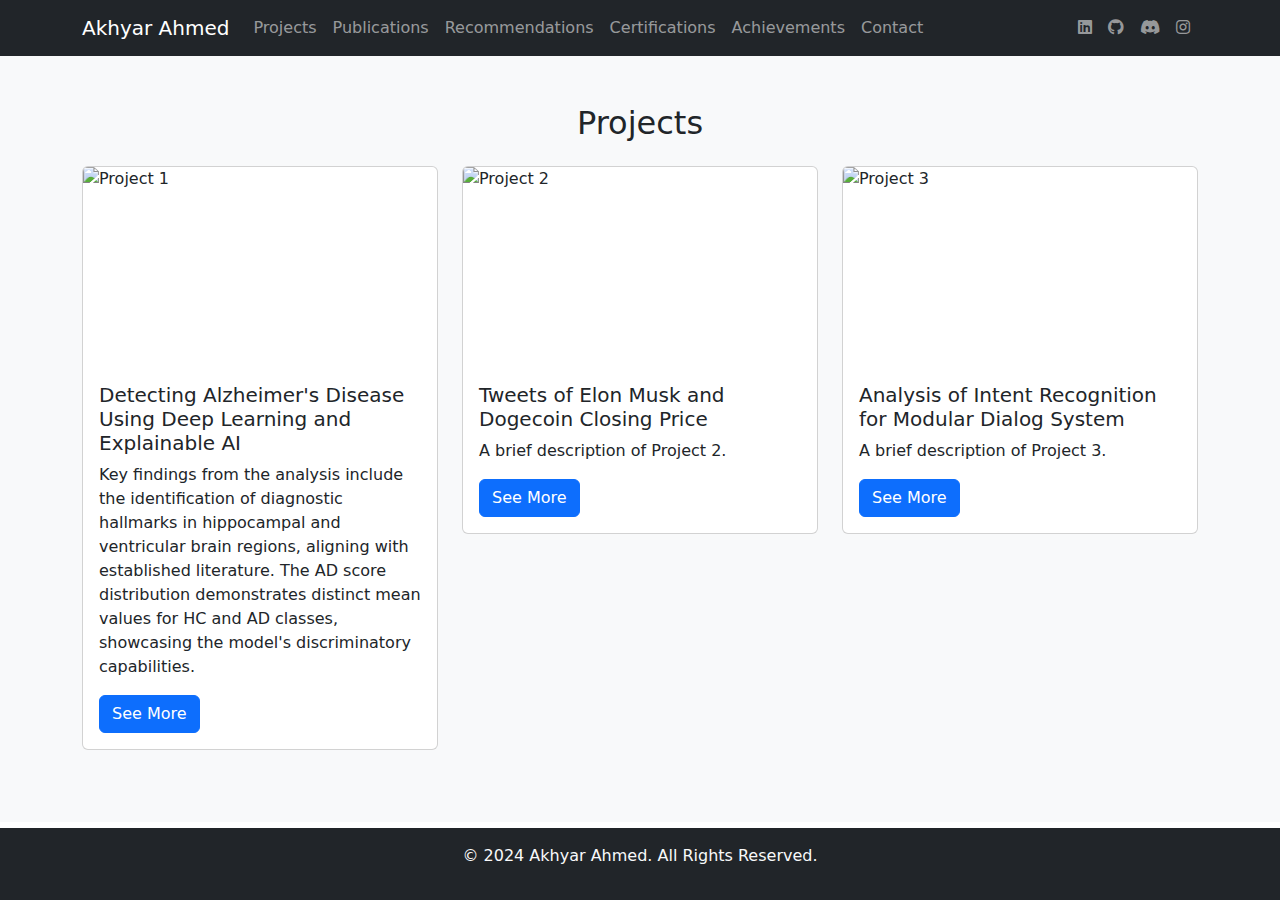
==== projects.html @ 9ef6d5fb "projects:updated" ====
<!DOCTYPE html>
<html lang="en">

<head>
  <meta charset="UTF-8">
  <meta name="viewport" content="width=device-width, initial-scale=1.0">
  <title>Portfolio - Projects</title>
  
  <!-- Bootstrap CSS -->
  <link href="https://cdn.jsdelivr.net/npm/bootstrap@5.3.0/dist/css/bootstrap.min.css" rel="stylesheet">
  
  <!-- Font Awesome Icons -->
  <link rel="stylesheet" href="https://cdnjs.cloudflare.com/ajax/libs/font-awesome/5.15.1/css/all.min.css">
  
  <style>
    body {
      display: flex;
      flex-direction: column;
      min-height: 100vh;
    }

    .content {
      flex: 1;
    }

    .pdf-container {
      max-width: 100%;
      height: 500px; /* Adjust the height as needed */
    }

    .card-img-top {
        height: 200px; /* Adjust the height as needed */
        object-fit:cover; /* This ensures the image covers the entire space without stretching */
    }
  </style>
</head>

<body>

  <!-- Navigation Bar -->
  <nav class="navbar navbar-expand-lg navbar-dark bg-dark">
    <div class="container">
      <a class="navbar-brand" href="index.html">Akhyar Ahmed</a>
      <!-- Toggler button for mobile navigation -->
      <button class="navbar-toggler" type="button" data-bs-toggle="collapse" data-bs-target="#navbarNav"
        aria-controls="navbarNav" aria-expanded="false" aria-label="Toggle navigation">
        <span class="navbar-toggler-icon"></span>
      </button>
      <!-- Navigation Links -->
      <div class="collapse navbar-collapse" id="navbarNav">
        <ul class="navbar-nav ml-auto">
          <!-- Replace "#" with the appropriate section IDs in your actual page -->
          <li class="nav-item"><a class="nav-link" href="projects.html">Projects</a></li>
          <li class="nav-item"><a class="nav-link" href="#publications">Publications</a></li>
          <li class="nav-item"><a class="nav-link" href="#recommendations">Recommendations</a></li>
          <li class="nav-item"><a class="nav-link" href="#certifications">Certifications</a></li>
          <li class="nav-item"><a class="nav-link" href="#achievements">Achievements</a></li>
          <li class="nav-item"><a class="nav-link" href="contact.html">Contact</a></li>
        </ul>
        <!-- Social Media Icons -->
        <ul class="navbar-nav ms-auto">
          <li class="nav-item"><a class="nav-link" href="https://www.linkedin.com/in/ak-ahmed/" target="_blank"><i class="fab fa-linkedin"></i></a></li>
          <li class="nav-item"><a class="nav-link" href="https://github.com/akhyar-ahmed" target="_blank"><i class="fab fa-github"></i></a></li>
          <li class="nav-item"><a class="nav-link" href="https://www.discordapp.com/users/718133096830206014/" target="_blank"><i class="fab fa-discord"></i></a></li>
          <li class="nav-item"><a class="nav-link" href="https://www.instagram.com/_croods_/" target="_blank"><i class="fab fa-instagram"></i></a></li>
        </ul>
      </div>
    </div>
  </nav>

  <div class="content">
    <!-- Projects Section -->
    <section id="projects" class="bg-light py-5">
      <div class="container">
        <h2 class="text-center mb-4">Projects</h2>
        <div class="row">
          <!-- Project 1 -->
          <div class="col-md-4">
            <div class="card mb-4">
              <img src="resources/images/project_1.jpg" class="card-img-top" alt="Project 1">
              <div class="card-body">
                <h5 class="card-title">Detecting Alzheimer's Disease Using Deep Learning and Explainable AI</h5>
                <p class="card-text">Key findings from the analysis include the identification of diagnostic hallmarks in hippocampal and ventricular brain regions, aligning with established literature. The AD score distribution demonstrates distinct mean values for HC and AD classes, showcasing the model's discriminatory capabilities.</p>
                <button class="btn btn-primary" data-bs-toggle="modal" data-bs-target="#project1Modal">See More</button>
              </div>
            </div>
          </div>
          <!-- Project 2 -->
          <div class="col-md-4">
            <div class="card mb-4">
              <img src="resources/images/project_2.jpg" class="card-img-top" alt="Project 2">
              <div class="card-body">
                <h5 class="card-title">Tweets of Elon Musk and Dogecoin Closing Price</h5>
                <p class="card-text">A brief description of Project 2.</p>
                <button class="btn btn-primary" data-bs-toggle="modal" data-bs-target="#project2Modal">See More</button>
              </div>
            </div>
          </div>
          <!-- Project 3 -->
          <div class="col-md-4">
            <div class="card mb-4">
              <img src="resources/images/project_3.jpg" class="card-img-top" alt="Project 3">
              <div class="card-body">
                <h5 class="card-title">Analysis of Intent Recognition for Modular Dialog System</h5>
                <p class="card-text">A brief description of Project 3.</p>
                <button class="btn btn-primary" data-bs-toggle="modal" data-bs-target="#project3Modal">See More</button>
              </div>
            </div>
          </div>
        </div>
      </div>
    </section>
  </div>

  <!-- Project Modals -->
  <!-- Project 1 Modal -->
  <div class="modal fade" id="project1Modal" tabindex="-1" role="dialog" aria-labelledby="project1ModalLabel" aria-hidden="true">
    <div class="modal-dialog modal-lg" role="document">
      <div class="modal-content">
        <div class="modal-header">
            <h5 class="modal-title" id="project1ModalLabel">Predicting Dementia on 3D Brain MRIs</h5>
            <button type="button" class="btn-close" data-bs-dismiss="modal" aria-label="Close"></button>
        </div>
        <div class="modal-body">
            <p>Alzheimer's Disease (AD) is a debilitating neurological condition characterized by progressive cognitive decline and neurodegeneration. Early detection is crucial for timely intervention and treatment. This project focuses on leveraging advanced deep learning methods to analyze 3D brain Magnetic Resonance Images (MRIs) for the detection of AD, Healthy Control (HC), and the intermediate stage of Mild Cognitive Impairment (MCI).</p>

            <p class="align-justify">The methodology involves adapting a sophisticated deep-learning model previously developed for AD classification. Post hoc explanations are incorporated using Layer-wise Relevance Propagation (LRP), enhancing interpretability. The extension of the model to include MCI aims to address the challenge of identifying patients in this critical intermediate stage.</p>
            <p class="align-justify"> Key findings from the analysis include the identification of diagnostic hallmarks in hippocampal and ventricular brain regions, aligning with established literature. The AD score distribution demonstrates distinct mean values for HC and AD classes, showcasing the model's discriminatory capabilities.</p>
            <p class="align-justify">However, the project reveals challenges in multi-class classification, indicating the difficulty distinguishing MCI from HC and AD. The study also suggests future directions, such as incorporating additional risk factors like age to enhance classification accuracy.</p>
            <p class="align-justify">In summary, this project contributes to advancing AD detection using deep learning, providing insights into model performance, interpretability, and potential enhancements for more accurate classification in complex MCI scenarios. The combination of advanced AI techniques and a nuanced understanding of model outputs offers promise for improving clinical decision-making in diagnosing neurodegenerative disorders.</p>
            <button class="btn btn-secondary" id="openPdfButton1">Open PDF</button>
        </div>
        <div class="modal-footer">
            <button type="button" class="btn btn-secondary" data-bs-dismiss="modal">Close</button>
        </div>
      </div>
    </div>
  </div>

  <!-- Project 2 Modal -->
  <div class="modal fade" id="project2Modal" tabindex="-1" role="dialog" aria-labelledby="project2ModalLabel" aria-hidden="true">
    <div class="modal-dialog modal-lg" role="document">
      <div class="modal-content">
        <div class="modal-header">
          <h5 class="modal-title" id="project2ModalLabel">Analysis Between Tweets of Elon Musk and Dogecoin Closing
            Price</h5>
          <button type="button" class="btn-close" data-bs-dismiss="modal" aria-label="Close"></button>
        </div>
        <div class="modal-body">
          <p>Detailed description and additional information about Project 2 go here.</p>
          <button class="btn btn-secondary" id="openPdfButton2">Open PDF</button>
        </div>
        <div class="modal-footer">
          <button type="button" class="btn btn-secondary" data-bs-dismiss="modal">Close</button>
        </div>
      </div>
    </div>
  </div>

  <!-- Project 3 Modal -->
  <div class="modal fade" id="project3Modal" tabindex="-1" role="dialog" aria-labelledby="project3ModalLabel" aria-hidden="true">
    <div class="modal-dialog modal-lg" role="document">
      <div class="modal-content">
        <div class="modal-header">
          <h5 class="modal-title" id="project3ModalLabel">Analysis of Intent Recognition for Modular Dialog
            System</h5>
          <button type="button" class="btn-close" data-bs-dismiss="modal" aria-label="Close"></button>
        </div>
        <div class="modal-body">
          <p>Detailed description and additional information about Project 3 go here.</p>
          <button class="btn btn-secondary" id="openPdfButton3">Open PDF</button>
        </div>
        <div class="modal-footer">
          <button type="button" class="btn btn-secondary" data-bs-dismiss="modal">Close</button>
        </div>
      </div>
    </div>
  </div>

  <!-- Footer Section -->
  <footer class="bg-dark text-light text-center py-3">
    <div class="container">
      <p>&copy; 2024 Akhyar Ahmed. All Rights Reserved.</p>
    </div>
  </footer>

  <!-- Bootstrap JS and Popper.js -->
  <script src="https://cdn.jsdelivr.net/npm/bootstrap@5.3.0/dist/js/bootstrap.bundle.min.js"></script>

  <script>
    // Define the PDF URLs
    const pdfPaths = [
      'resources/pdfs/project_1.pdf',
      'resources/pdfs/project_2.pdf',
      'resources/pdfs/project_3.pdf'
    ];
  
    // Function to open the PDF in an iframe
    function openPdfInIframe(pdfUrl) {
      const iframe = document.createElement('iframe');
      iframe.src = pdfUrl;
      iframe.width = '70%';
      iframe.height = '80%';
      iframe.frameBorder = '0';
  
      // Create a modal overlay
      const modalOverlay = document.createElement('div');
      modalOverlay.style.position = 'fixed';
      modalOverlay.style.top = '0';
      modalOverlay.style.left = '0';
      modalOverlay.style.width = '100%';
      modalOverlay.style.height = '100%';
      modalOverlay.style.backgroundColor = 'rgba(0, 0, 0, 0.5)';
      modalOverlay.style.display = 'flex';
      modalOverlay.style.alignItems = 'center';
      modalOverlay.style.justifyContent = 'center';
      modalOverlay.appendChild(iframe);
  
      // Append the overlay to the body
      document.body.appendChild(modalOverlay);
  
      // Close the modal on click outside the iframe
      modalOverlay.addEventListener('click', () => {
        document.body.removeChild(modalOverlay);
      });
    }
  
    document.addEventListener('DOMContentLoaded', function () {
      // Attach the function to the buttons
      pdfPaths.forEach((pdfPath, index) => {
        const buttonId = `openPdfButton${index + 1}`;
        const openPdfButton = document.getElementById(buttonId);
        if (openPdfButton) {
          openPdfButton.addEventListener('click', () => openPdfInIframe(pdfPath));
        } else {
          console.error(`Button with id ${buttonId} not found.`);
        }
      });
    });
  </script>

</body>

</html>
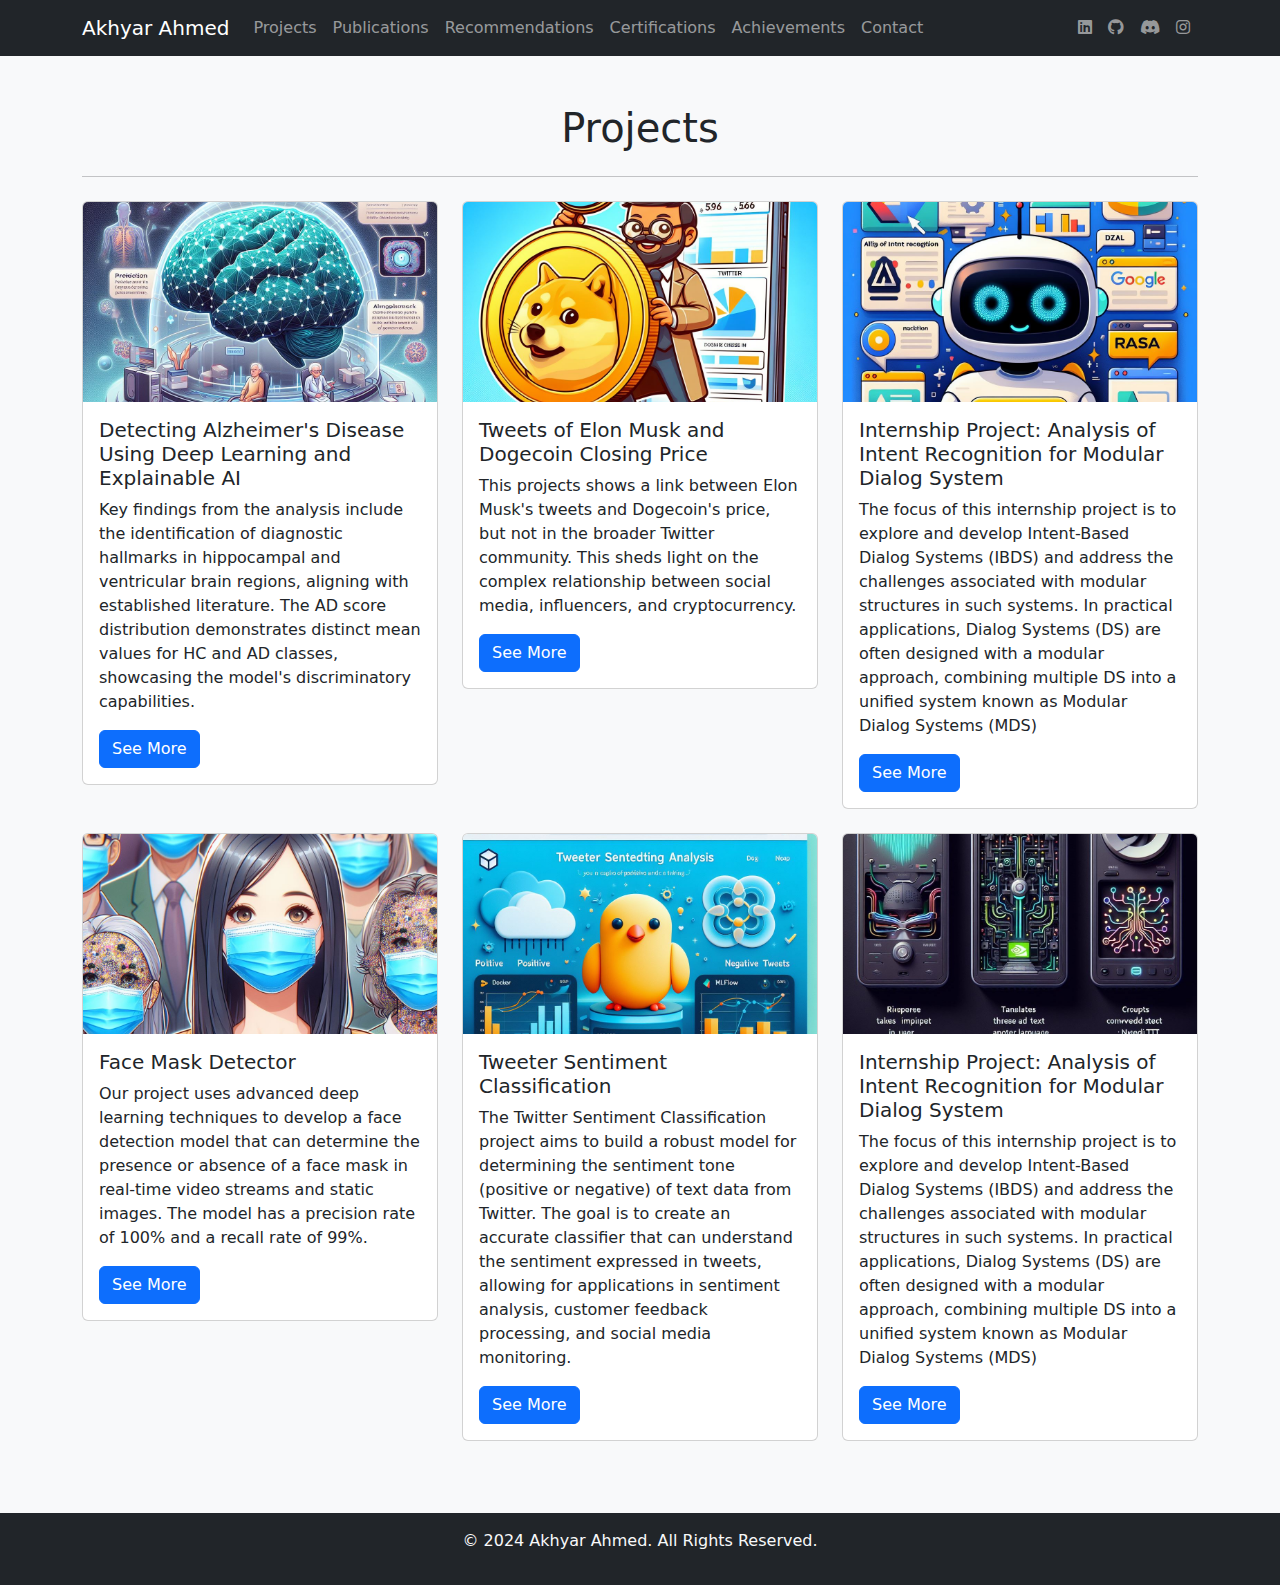
==== commit e9bdcc9f: "picture updated" ====
--- a/projects.html
+++ b/projects.html
@@ -2,37 +2,19 @@
 <html lang="en">
 
 <head>
+
   <meta charset="UTF-8">
   <meta name="viewport" content="width=device-width, initial-scale=1.0">
   <title>Portfolio - Projects</title>
-  
   <!-- Bootstrap CSS -->
   <link href="https://cdn.jsdelivr.net/npm/bootstrap@5.3.0/dist/css/bootstrap.min.css" rel="stylesheet">
-  
   <!-- Font Awesome Icons -->
   <link rel="stylesheet" href="https://cdnjs.cloudflare.com/ajax/libs/font-awesome/5.15.1/css/all.min.css">
-  
-  <style>
-    body {
-      display: flex;
-      flex-direction: column;
-      min-height: 100vh;
-    }
-
-    .content {
-      flex: 1;
-    }
-
-    .pdf-container {
-      max-width: 100%;
-      height: 500px; /* Adjust the height as needed */
-    }
-
-    .card-img-top {
-        height: 200px; /* Adjust the height as needed */
-        object-fit:cover; /* This ensures the image covers the entire space without stretching */
-    }
-  </style>
+  <!-- Include External JavaScript Script -->
+  <script src="resources/scripts/projects-script.js" defer></script>
+  <!-- Include External CSS -->
+  <link rel="stylesheet" href="resources/stylesheets/projects-css.css">
+
 </head>
 
 <body>
@@ -52,9 +34,9 @@
           <!-- Replace "#" with the appropriate section IDs in your actual page -->
           <li class="nav-item"><a class="nav-link" href="projects.html">Projects</a></li>
           <li class="nav-item"><a class="nav-link" href="#publications">Publications</a></li>
-          <li class="nav-item"><a class="nav-link" href="#recommendations">Recommendations</a></li>
+          <li class="nav-item"><a class="nav-link" href="recommendations.html">Recommendations</a></li>
           <li class="nav-item"><a class="nav-link" href="#certifications">Certifications</a></li>
-          <li class="nav-item"><a class="nav-link" href="#achievements">Achievements</a></li>
+          <li class="nav-item"><a class="nav-link" href="achievements.html">Achievements</a></li>
           <li class="nav-item"><a class="nav-link" href="contact.html">Contact</a></li>
         </ul>
         <!-- Social Media Icons -->
@@ -72,7 +54,8 @@
     <!-- Projects Section -->
     <section id="projects" class="bg-light py-5">
       <div class="container">
-        <h2 class="text-center mb-4">Projects</h2>
+        <h1 class="text-center mb-4">Projects</h2>
+        <hr class="my-4">
         <div class="row">
           <!-- Project 1 -->
           <div class="col-md-4">
@@ -91,7 +74,7 @@
               <img src="resources/images/project_2.jpg" class="card-img-top" alt="Project 2">
               <div class="card-body">
                 <h5 class="card-title">Tweets of Elon Musk and Dogecoin Closing Price</h5>
-                <p class="card-text">A brief description of Project 2.</p>
+                <p class="card-text">This projects shows a link between Elon Musk's tweets and Dogecoin's price, but not in the broader Twitter community. This sheds light on the complex relationship between social media, influencers, and cryptocurrency.</p>
                 <button class="btn btn-primary" data-bs-toggle="modal" data-bs-target="#project2Modal">See More</button>
               </div>
             </div>
@@ -101,9 +84,44 @@
             <div class="card mb-4">
               <img src="resources/images/project_3.jpg" class="card-img-top" alt="Project 3">
               <div class="card-body">
-                <h5 class="card-title">Analysis of Intent Recognition for Modular Dialog System</h5>
-                <p class="card-text">A brief description of Project 3.</p>
+                <h5 class="card-title">Internship Project: Analysis of Intent Recognition for Modular Dialog System</h5>
+                <p class="card-text">The focus of this internship project is to explore and develop Intent-Based Dialog Systems (IBDS) and address the challenges associated with modular structures in such systems. In practical applications, Dialog Systems (DS) are often designed with a modular approach, combining multiple DS into a unified system known as Modular Dialog Systems (MDS)</p>
                 <button class="btn btn-primary" data-bs-toggle="modal" data-bs-target="#project3Modal">See More</button>
+              </div>
+            </div>
+          </div>
+        </div>
+        <div class="row">
+          <!-- Project 4 -->
+          <div class="col-md-4">
+            <div class="card mb-4">
+              <img src="resources/images/project_4.jpg" class="card-img-top" alt="Project 4">
+              <div class="card-body">
+                <h5 class="card-title">Face Mask Detector</h5>
+                <p class="card-text">Our project uses advanced deep learning techniques to develop a face detection model that can determine the presence or absence of a face mask in real-time video streams and static images. The model has a precision rate of 100% and a recall rate of 99%.</p>
+                <button class="btn btn-primary" data-bs-toggle="modal" data-bs-target="#project4Modal">See More</button>
+              </div>
+            </div>
+          </div>
+          <!-- Project 5 -->
+          <div class="col-md-4">
+            <div class="card mb-4">
+              <img src="resources/images/project_5.jpg" class="card-img-top" alt="Project 5">
+              <div class="card-body">
+                <h5 class="card-title">Tweeter Sentiment Classification</h5>
+                <p class="card-text">The Twitter Sentiment Classification project aims to build a robust model for determining the sentiment tone (positive or negative) of text data from Twitter. The goal is to create an accurate classifier that can understand the sentiment expressed in tweets, allowing for applications in sentiment analysis, customer feedback processing, and social media monitoring.</p>
+                <button class="btn btn-primary" data-bs-toggle="modal" data-bs-target="#project5Modal">See More</button>
+              </div>
+            </div>
+          </div>
+          <!-- Project 6 -->
+          <div class="col-md-4">
+            <div class="card mb-4">
+              <img src="resources/images/project_6.jpg" class="card-img-top" alt="Project 6">
+              <div class="card-body">
+                <h5 class="card-title">Internship Project: Analysis of Intent Recognition for Modular Dialog System</h5>
+                <p class="card-text">The focus of this internship project is to explore and develop Intent-Based Dialog Systems (IBDS) and address the challenges associated with modular structures in such systems. In practical applications, Dialog Systems (DS) are often designed with a modular approach, combining multiple DS into a unified system known as Modular Dialog Systems (MDS)</p>
+                <button class="btn btn-primary" data-bs-toggle="modal" data-bs-target="#project6Modal">See More</button>
               </div>
             </div>
           </div>
@@ -147,7 +165,11 @@
           <button type="button" class="btn-close" data-bs-dismiss="modal" aria-label="Close"></button>
         </div>
         <div class="modal-body">
-          <p>Detailed description and additional information about Project 2 go here.</p>
+          <p>Our research project focuses on the intersection of cryptocurrency markets, with a particular emphasis on Dogecoin, a notable cryptocurrency, and the impact of Elon Musk's tweets on its price trajectory. Cryptocurrencies, especially Dogecoin, have gained significant attention in financial circles, often influenced by high-profile figures like Elon Musk.</p>
+
+            <p>To gain a comprehensive understanding of the correlation between Dogecoin's price movements and the sentiments expressed in Elon Musk's tweets related to Dogecoin, we conducted a thorough investigation. Recognizing the limitations of relying solely on a single influencer's data, we expanded our analysis to include tweets from various users, creating a more robust dataset. Leveraging Twitter's API, we collected and meticulously processed over 45,000 tweets, employing advanced sentiment analysis models for in-depth examination.</p>
+            
+            <p>Our analysis results reveal a discernible connection between Elon Musk's tweets and the price dynamics of Dogecoin. However, interestingly, this correlation is not reflected in the broader spectrum of Dogecoin-related tweets originating from the wider Twitter user community. Our findings shed light on the nuanced relationship between social media sentiments, individual influencers, and the cryptocurrency market, offering valuable insights into the complex dynamics at play in this rapidly evolving financial landscape.</p>
           <button class="btn btn-secondary" id="openPdfButton2">Open PDF</button>
         </div>
         <div class="modal-footer">
@@ -162,12 +184,20 @@
     <div class="modal-dialog modal-lg" role="document">
       <div class="modal-content">
         <div class="modal-header">
-          <h5 class="modal-title" id="project3ModalLabel">Analysis of Intent Recognition for Modular Dialog
+          <h5 class="modal-title" id="project3ModalLabel">Internship Project: Analysis of Intent Recognition for Modular Dialog
             System</h5>
           <button type="button" class="btn-close" data-bs-dismiss="modal" aria-label="Close"></button>
         </div>
         <div class="modal-body">
-          <p>Detailed description and additional information about Project 3 go here.</p>
+          <p>The focus of this internship project is to explore and develop Intent-Based Dialog Systems (IBDS) and address the challenges associated with modular structures in such systems. In practical applications, Dialog Systems (DS) are often designed with a modular approach, combining multiple DS into a unified system known as Modular Dialog Systems (MDS).
+
+          <p>The project introduces the concept of Intent-Based Dialog Systems (IBDS), which differ from traditional research-oriented dialog systems by employing rule-based Dialog Managers (DM) in industry applications. The absence of an established term for such systems in the literature leads to the adoption of "Intent-Based Dialog Systems."</p>
+            
+          <p>The core challenge addressed in the project is the task of module selection (MS) in IBDS. This involves choosing the appropriate sub-DS for each user utterance to generate a unified response. This problem is particularly relevant in industry applications where IBDS, relying on rule-based DM, combines multiple dialog systems with different intents and architectures.</p>
+            
+          <p>The project contributes significantly to the scientific literature by formally introducing the novel task of MS and providing an evaluation framework for this task. A benchmark dataset is proposed to evaluate models for MS, and three baseline models are presented. The experiments conducted demonstrate the importance of the user utterance text as a more robust feature for MS models compared to confidence values of Intent Detection (ID).</p>
+            
+          <p>In summary, the internship project makes valuable contributions to advancing the understanding and development of Intent-Based Dialog Systems. It addresses the unique challenges posed by modular structures in practical applications and provides a clear evaluation framework for the task of module selection.</p>
           <button class="btn btn-secondary" id="openPdfButton3">Open PDF</button>
         </div>
         <div class="modal-footer">
@@ -176,6 +206,85 @@
       </div>
     </div>
   </div>
+
+  <!-- Project 4 Modal -->
+  <div class="modal fade" id="project4Modal" tabindex="-1" role="dialog" aria-labelledby="project4ModalLabel" aria-hidden="true">
+    <div class="modal-dialog modal-lg" role="document">
+      <div class="modal-content">
+        <div class="modal-header">
+          <h5 class="modal-title" id="project4ModalLabel">Face Mask Detector</h5>
+          <button type="button" class="btn-close" data-bs-dismiss="modal" aria-label="Close"></button>
+        </div>
+        <div class="modal-body">
+          <p>In the wake of the global COVID-19 pandemic, our innovative project takes center stage in the realm of health and safety. Focused on the pivotal role of face masks in protection, we have harnessed the power of advanced deep learning, unveiling a sophisticated face detection model. This model stands as a guardian, capable of real-time scrutiny in both dynamic video streams and static images.</p>
+          
+          <p>At its core lies the Single Shot Detector (SSD) architecture, a beacon of accuracy and high-speed prowess. Elevating our approach, we seamlessly incorporate transfer learning in neural networks, allowing our model to deliver a decisive verdict on the presence or absence of a face mask, whether in a still image or a live video feed. The culmination of our endeavors reveals exceptional performance metrics, boasting an impressive precision and recall rate of 100% and 99%, respectively.
+            Beyond the realms of technology, our project emerges as a beacon of hope, showcasing the intersection of innovation and societal well-being. As we navigate the ever-evolving landscape of public health, this endeavor serves as a testament to the transformative potential of cutting-edge technologies in the face of real-world challenges.</p>
+          <button class="btn btn-secondary" id="openPdfButton4">Open PDF</button>
+        </div>
+        <div class="modal-footer">
+          <button type="button" class="btn btn-secondary" data-bs-dismiss="modal">Close</button>
+        </div>
+      </div>
+    </div>
+  </div>
+
+
+  <!-- Project 5 Modal -->
+  <div class="modal fade" id="project5Modal" tabindex="-1" role="dialog" aria-labelledby="project5ModalLabel" aria-hidden="true">
+    <div class="modal-dialog modal-lg" role="document">
+      <div class="modal-content">
+        <div class="modal-header">
+          <h5 class="modal-title" id="project5ModalLabel">Twitter Sentiment Classification</h5>
+          <button type="button" class="btn-close" data-bs-dismiss="modal" aria-label="Close"></button>
+        </div>
+        <div class="modal-body">
+          <!-- Project details and links -->
+          <p>The Twitter Sentiment Classification project is a suave endeavor designed to harness the power of cutting-edge machine learning techniques for discerning the nuanced sentiment conveyed in Twitter text data. This ambitious initiative seeks to construct a resilient model, finely tuned to decipher the emotional tone encapsulated in tweets, with a keen focus on distinguishing between positive and negative sentiments. The ultimate aim is to craft a highly accurate classifier, poised to revolutionize applications in sentiment analysis, elevate the efficiency of customer feedback processing, and contribute to insightful social media monitoring. By leveraging advanced algorithms, this project aspires to be at the forefront of sentiment classification, unraveling the intricacies of language expressed in the dynamic realm of Twitter.</p>
+
+          <p>You can pull it and use it from <a href="https://hub.docker.com/repository/docker/akhyarahmed/mlzoomcamp/tags?page=1&ordering=last_updated">docker hub</a>. The README.md can be found <a href="https://github.com/akhyar-ahmed/Machine_Learning_Zoomcamp/tree/main/mid-term">here.</a></p>
+        
+          <!-- Image Carousel -->
+          <div id="imageCarousel" class="carousel slide" data-bs-ride="carousel">
+            <div class="carousel-inner">
+              <!-- Image 1 -->
+              <div class="carousel-item active">
+                <img src="resources/images/project_5_1.jpg" class="d-block w-100" alt="Image 1">
+                <div class="carousel-caption d-none d-md-block">
+                  <p>Initial State.</p>
+                </div>
+              </div>
+              <!-- Image 2 -->
+              <div class="carousel-item">
+                <img src="resources/images/project_5_2.jpg" class="d-block w-100" alt="Image 2">
+                <div class="carousel-caption d-none d-md-block">
+                  <p>Test with a NEGATIVE Tweet.</p>
+                </div>
+              </div>
+              <!-- Image 3 -->
+              <div class="carousel-item">
+                <img src="resources/images/project_5_3.jpg" class="d-block w-100" alt="Image 3">
+                <div class="carousel-caption d-none d-md-block">
+                  <p>Test with a POSITIVE Tweet.</p>
+                </div>
+              </div>
+              <!-- Previous and Next buttons -->
+              <button class="carousel-control-prev" type="button" data-bs-target="#imageCarousel" data-bs-slide="prev">
+                <span class="carousel-control-prev-icon" aria-hidden="true"></span>
+                <span class="visually-hidden">Previous</span>
+              </button>
+              <button class="carousel-control-next" type="button" data-bs-target="#imageCarousel" data-bs-slide="next">
+                <span class="carousel-control-next-icon" aria-hidden="true"></span>
+                <span class="visually-hidden">Next</span>
+              </button>
+            </div>
+          </div>
+        </div>
+      </div>
+    </div>
+  </div>
+
+
 
   <!-- Footer Section -->
   <footer class="bg-dark text-light text-center py-3">
@@ -187,58 +296,6 @@
   <!-- Bootstrap JS and Popper.js -->
   <script src="https://cdn.jsdelivr.net/npm/bootstrap@5.3.0/dist/js/bootstrap.bundle.min.js"></script>
 
-  <script>
-    // Define the PDF URLs
-    const pdfPaths = [
-      'resources/pdfs/project_1.pdf',
-      'resources/pdfs/project_2.pdf',
-      'resources/pdfs/project_3.pdf'
-    ];
-  
-    // Function to open the PDF in an iframe
-    function openPdfInIframe(pdfUrl) {
-      const iframe = document.createElement('iframe');
-      iframe.src = pdfUrl;
-      iframe.width = '70%';
-      iframe.height = '80%';
-      iframe.frameBorder = '0';
-  
-      // Create a modal overlay
-      const modalOverlay = document.createElement('div');
-      modalOverlay.style.position = 'fixed';
-      modalOverlay.style.top = '0';
-      modalOverlay.style.left = '0';
-      modalOverlay.style.width = '100%';
-      modalOverlay.style.height = '100%';
-      modalOverlay.style.backgroundColor = 'rgba(0, 0, 0, 0.5)';
-      modalOverlay.style.display = 'flex';
-      modalOverlay.style.alignItems = 'center';
-      modalOverlay.style.justifyContent = 'center';
-      modalOverlay.appendChild(iframe);
-  
-      // Append the overlay to the body
-      document.body.appendChild(modalOverlay);
-  
-      // Close the modal on click outside the iframe
-      modalOverlay.addEventListener('click', () => {
-        document.body.removeChild(modalOverlay);
-      });
-    }
-  
-    document.addEventListener('DOMContentLoaded', function () {
-      // Attach the function to the buttons
-      pdfPaths.forEach((pdfPath, index) => {
-        const buttonId = `openPdfButton${index + 1}`;
-        const openPdfButton = document.getElementById(buttonId);
-        if (openPdfButton) {
-          openPdfButton.addEventListener('click', () => openPdfInIframe(pdfPath));
-        } else {
-          console.error(`Button with id ${buttonId} not found.`);
-        }
-      });
-    });
-  </script>
-
 </body>
 
 </html>
--- a/resources/stylesheets/projects-css.css
+++ b/resources/stylesheets/projects-css.css
@@ -0,0 +1,20 @@
+body {
+    display: flex;
+    flex-direction: column;
+    min-height: 100vh;
+    user-select: none;
+}
+
+.content {
+    flex: 1;
+}
+
+.pdf-container {
+    max-width: 100%;
+    height: 500px; /* Adjust the height as needed */
+}
+
+.card-img-top {
+    height: 200px; /* Adjust the height as needed */
+    object-fit:cover; /* This ensures the image covers the entire space without stretching */
+}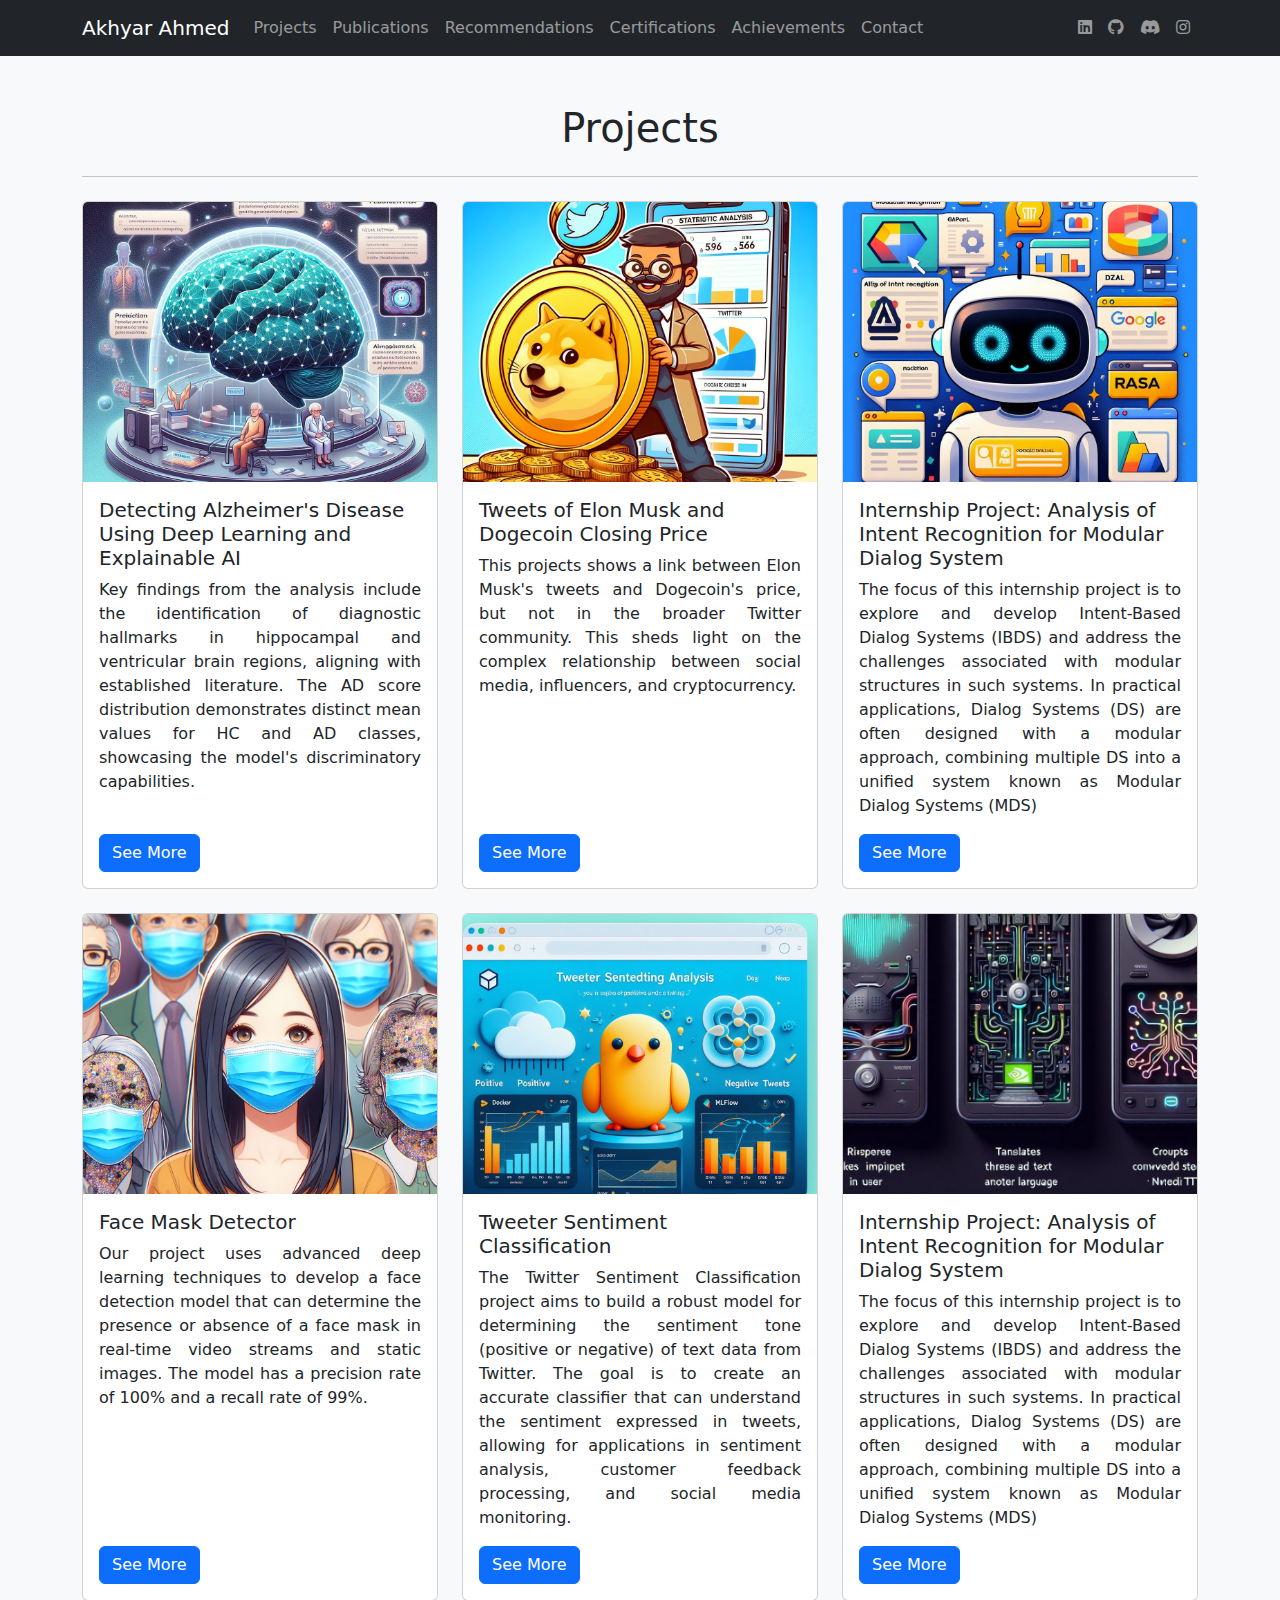
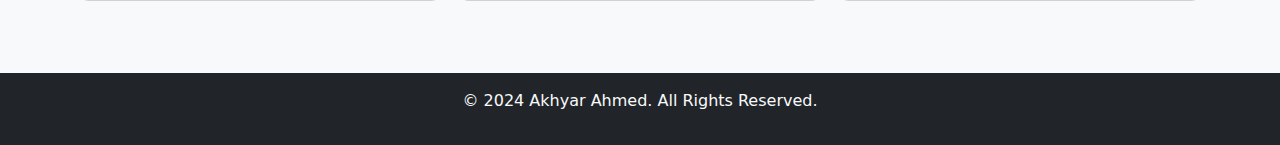
==== commit 898bffc9: "newUpdates!" ====
--- a/projects.html
+++ b/projects.html
@@ -56,72 +56,84 @@
       <div class="container">
         <h1 class="text-center mb-4">Projects</h2>
         <hr class="my-4">
-        <div class="row">
+        <div class="row d-flex align-items-stretch">
           <!-- Project 1 -->
-          <div class="col-md-4">
-            <div class="card mb-4">
+          <div class="col-md-4 d-flex align-items-stretch">
+            <div class="card mb-4 d-flex flex-column">
               <img src="resources/images/project_1.jpg" class="card-img-top" alt="Project 1">
-              <div class="card-body">
+              <div class="card-body d-flex flex-column">
                 <h5 class="card-title">Detecting Alzheimer's Disease Using Deep Learning and Explainable AI</h5>
                 <p class="card-text">Key findings from the analysis include the identification of diagnostic hallmarks in hippocampal and ventricular brain regions, aligning with established literature. The AD score distribution demonstrates distinct mean values for HC and AD classes, showcasing the model's discriminatory capabilities.</p>
-                <button class="btn btn-primary" data-bs-toggle="modal" data-bs-target="#project1Modal">See More</button>
+                <div class="mt-auto">
+                  <button class="btn btn-primary" data-bs-toggle="modal" data-bs-target="#project1Modal">See More</button>
+                </div>
               </div>
             </div>
           </div>
           <!-- Project 2 -->
-          <div class="col-md-4">
-            <div class="card mb-4">
+          <div class="col-md-4 d-flex align-items-stretch">
+            <div class="card mb-4 d-flex flex-column">
               <img src="resources/images/project_2.jpg" class="card-img-top" alt="Project 2">
-              <div class="card-body">
+              <div class="card-body d-flex flex-column">
                 <h5 class="card-title">Tweets of Elon Musk and Dogecoin Closing Price</h5>
                 <p class="card-text">This projects shows a link between Elon Musk's tweets and Dogecoin's price, but not in the broader Twitter community. This sheds light on the complex relationship between social media, influencers, and cryptocurrency.</p>
-                <button class="btn btn-primary" data-bs-toggle="modal" data-bs-target="#project2Modal">See More</button>
+                <div class="mt-auto">
+                  <button class="btn btn-primary" data-bs-toggle="modal" data-bs-target="#project2Modal">See More</button>
+                </div>
               </div>
             </div>
           </div>
           <!-- Project 3 -->
-          <div class="col-md-4">
-            <div class="card mb-4">
+          <div class="col-md-4 d-flex align-items-stretch">
+            <div class="card mb-4 d-flex flex-column">
               <img src="resources/images/project_3.jpg" class="card-img-top" alt="Project 3">
-              <div class="card-body">
+              <div class="card-body d-flex flex-column">
                 <h5 class="card-title">Internship Project: Analysis of Intent Recognition for Modular Dialog System</h5>
                 <p class="card-text">The focus of this internship project is to explore and develop Intent-Based Dialog Systems (IBDS) and address the challenges associated with modular structures in such systems. In practical applications, Dialog Systems (DS) are often designed with a modular approach, combining multiple DS into a unified system known as Modular Dialog Systems (MDS)</p>
-                <button class="btn btn-primary" data-bs-toggle="modal" data-bs-target="#project3Modal">See More</button>
-              </div>
-            </div>
-          </div>
-        </div>
-        <div class="row">
+                <div class="mt-auto">
+                  <button class="btn btn-primary" data-bs-toggle="modal" data-bs-target="#project3Modal">See More</button>
+                </div>
+              </div>
+            </div>
+          </div>
+        </div>
+        <div class="row d-flex align-items-stretch">
           <!-- Project 4 -->
-          <div class="col-md-4">
-            <div class="card mb-4">
+          <div class="col-md-4 d-flex align-items-stretch">
+            <div class="card mb-4 d-flex flex-column">
               <img src="resources/images/project_4.jpg" class="card-img-top" alt="Project 4">
-              <div class="card-body">
+              <div class="card-body d-flex flex-column">
                 <h5 class="card-title">Face Mask Detector</h5>
                 <p class="card-text">Our project uses advanced deep learning techniques to develop a face detection model that can determine the presence or absence of a face mask in real-time video streams and static images. The model has a precision rate of 100% and a recall rate of 99%.</p>
-                <button class="btn btn-primary" data-bs-toggle="modal" data-bs-target="#project4Modal">See More</button>
+                <div class="mt-auto">
+                  <button class="btn btn-primary" data-bs-toggle="modal" data-bs-target="#project4Modal">See More</button>
+                </div>
               </div>
             </div>
           </div>
           <!-- Project 5 -->
-          <div class="col-md-4">
-            <div class="card mb-4">
+          <div class="col-md-4 d-flex align-items-stretch">
+            <div class="card mb-4 d-flex flex-column">
               <img src="resources/images/project_5.jpg" class="card-img-top" alt="Project 5">
-              <div class="card-body">
+              <div class="card-body d-flex flex-column">
                 <h5 class="card-title">Tweeter Sentiment Classification</h5>
                 <p class="card-text">The Twitter Sentiment Classification project aims to build a robust model for determining the sentiment tone (positive or negative) of text data from Twitter. The goal is to create an accurate classifier that can understand the sentiment expressed in tweets, allowing for applications in sentiment analysis, customer feedback processing, and social media monitoring.</p>
-                <button class="btn btn-primary" data-bs-toggle="modal" data-bs-target="#project5Modal">See More</button>
+                <div class="mt-auto">
+                  <button class="btn btn-primary" data-bs-toggle="modal" data-bs-target="#project5Modal">See More</button>
+                </div>
               </div>
             </div>
           </div>
           <!-- Project 6 -->
-          <div class="col-md-4">
-            <div class="card mb-4">
+          <div class="col-md-4 d-flex align-items-stretch">
+            <div class="card mb-4 d-flex flex-column">
               <img src="resources/images/project_6.jpg" class="card-img-top" alt="Project 6">
-              <div class="card-body">
+              <div class="card-body d-flex flex-column">
                 <h5 class="card-title">Internship Project: Analysis of Intent Recognition for Modular Dialog System</h5>
                 <p class="card-text">The focus of this internship project is to explore and develop Intent-Based Dialog Systems (IBDS) and address the challenges associated with modular structures in such systems. In practical applications, Dialog Systems (DS) are often designed with a modular approach, combining multiple DS into a unified system known as Modular Dialog Systems (MDS)</p>
-                <button class="btn btn-primary" data-bs-toggle="modal" data-bs-target="#project6Modal">See More</button>
+                <div class="mt-auto">
+                  <button class="btn btn-primary" data-bs-toggle="modal" data-bs-target="#project6Modal">See More</button>
+                </div>
               </div>
             </div>
           </div>
@@ -130,7 +142,6 @@
     </section>
   </div>
 
-  <!-- Project Modals -->
   <!-- Project 1 Modal -->
   <div class="modal fade" id="project1Modal" tabindex="-1" role="dialog" aria-labelledby="project1ModalLabel" aria-hidden="true">
     <div class="modal-dialog modal-lg" role="document">
--- a/resources/stylesheets/projects-css.css
+++ b/resources/stylesheets/projects-css.css
@@ -15,6 +15,14 @@
 }
 
 .card-img-top {
-    height: 200px; /* Adjust the height as needed */
+    height: 280px; /* Adjust the height as needed */
     object-fit:cover; /* This ensures the image covers the entire space without stretching */
+}
+
+.card-body p {
+    text-align: justify;
+}
+
+.modal-body p {
+    text-align: justify;
 }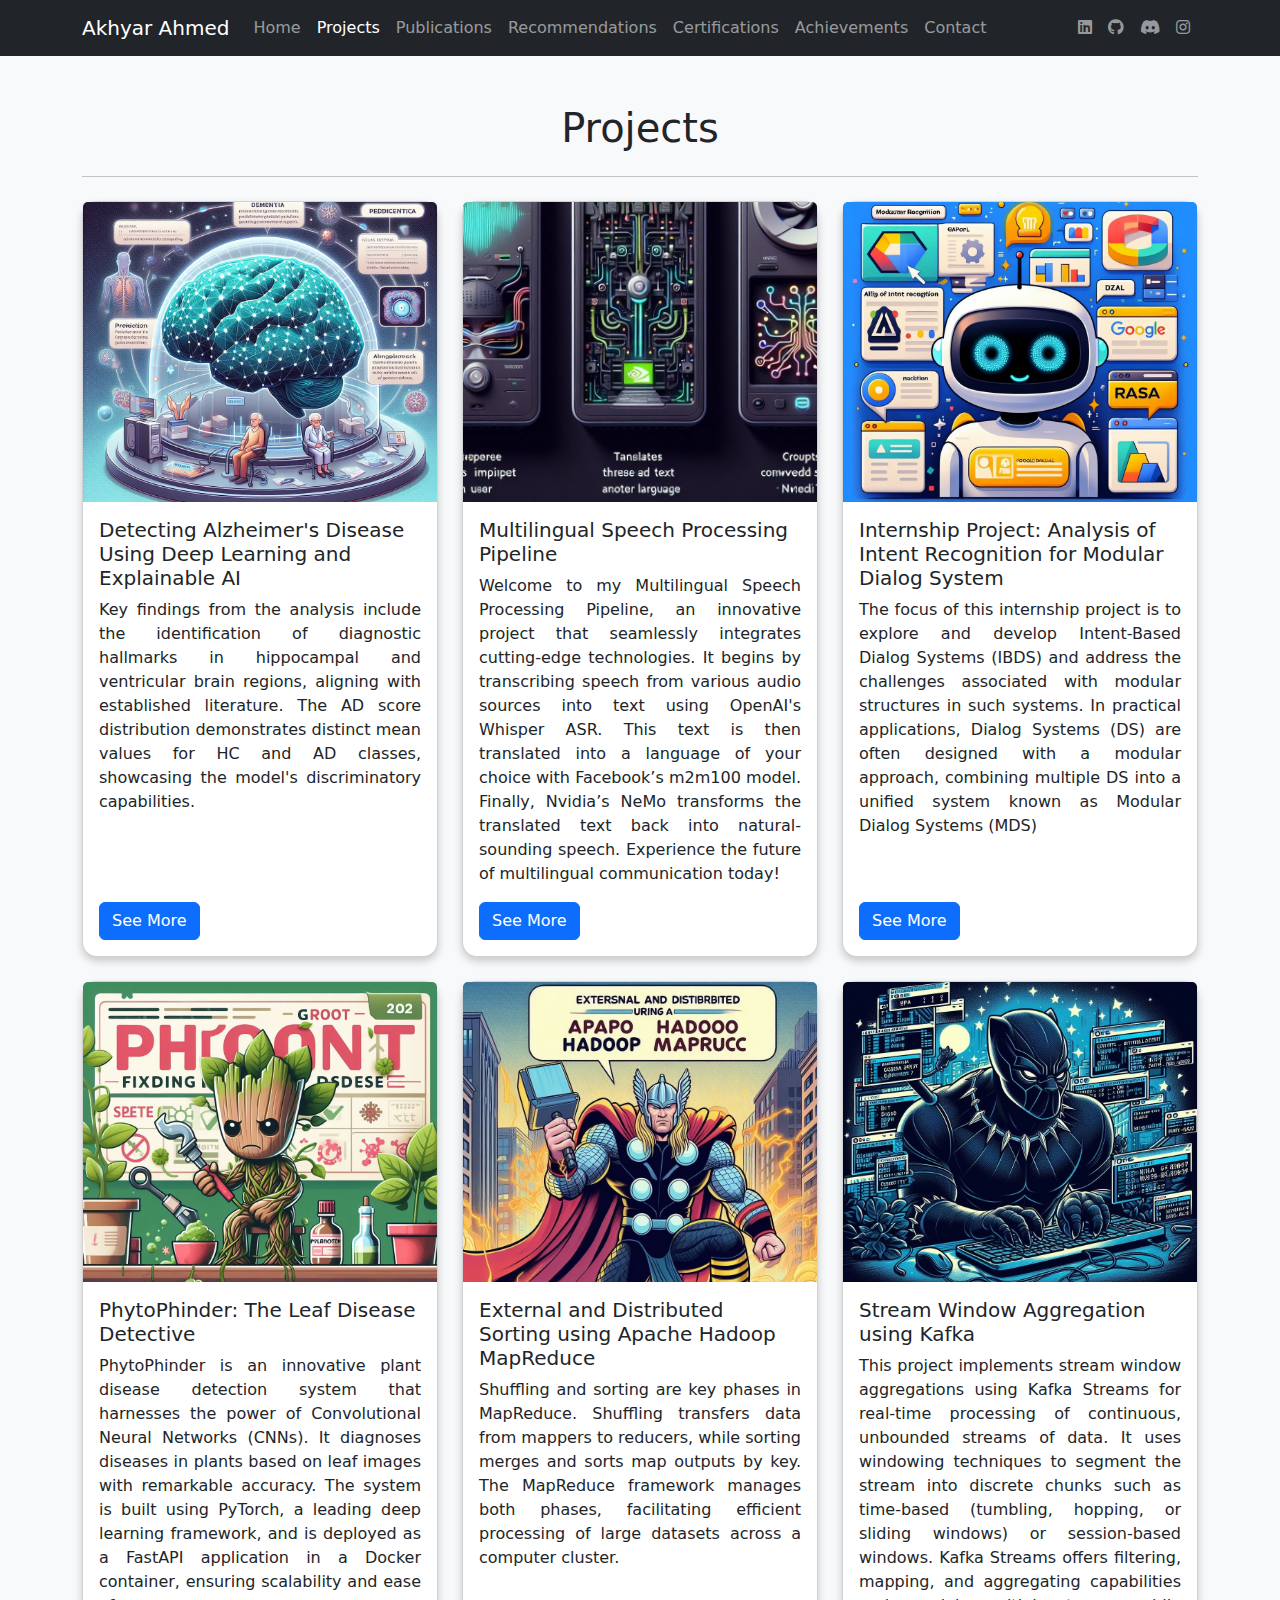
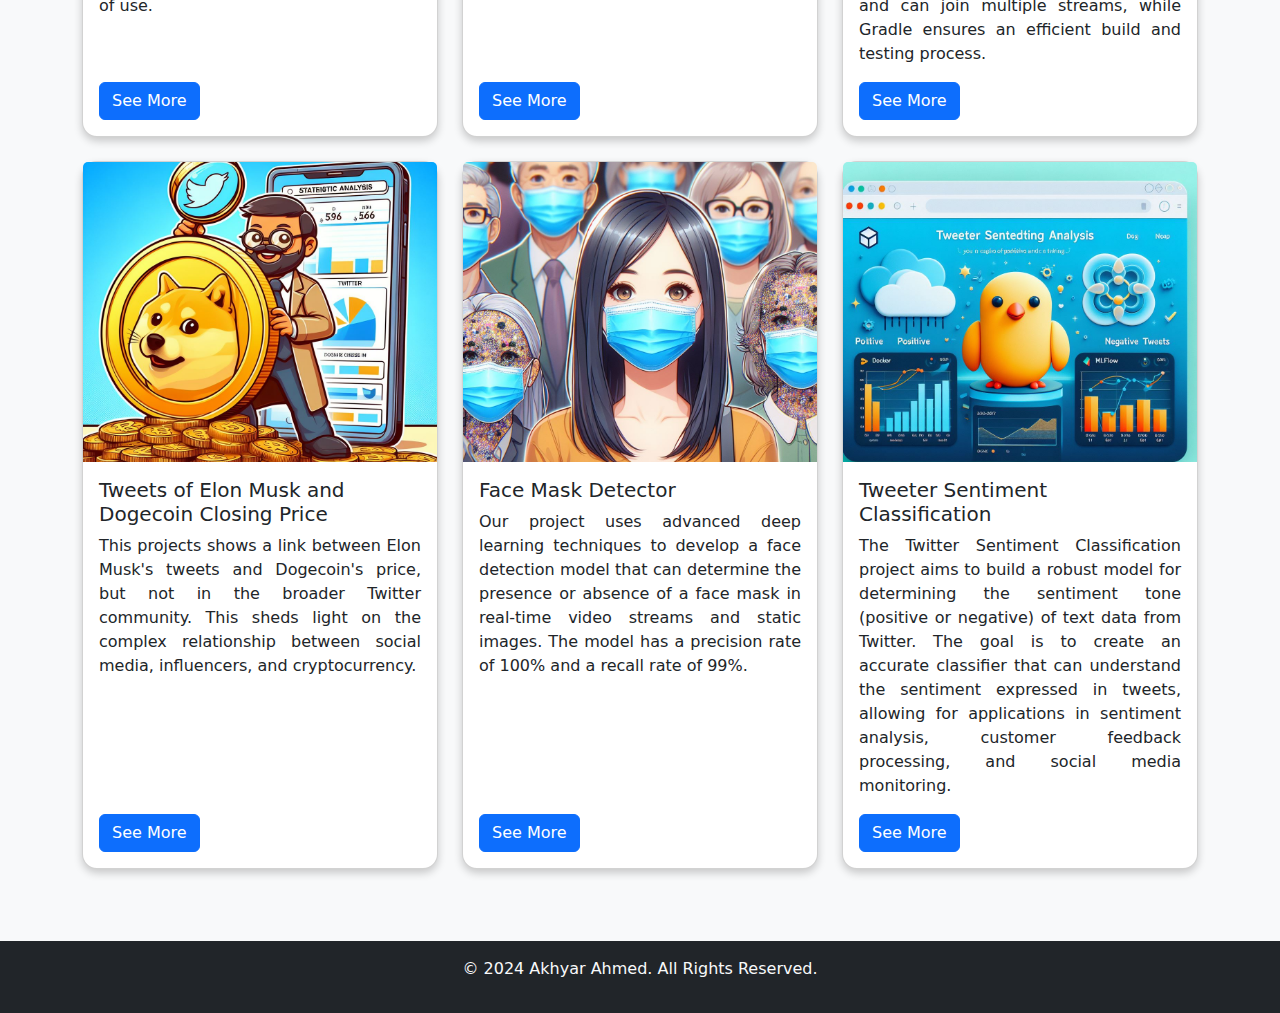
==== commit afdeb630: "project updates!" ====
--- a/projects.html
+++ b/projects.html
@@ -32,10 +32,11 @@
       <div class="collapse navbar-collapse" id="navbarNav">
         <ul class="navbar-nav ml-auto">
           <!-- Replace "#" with the appropriate section IDs in your actual page -->
-          <li class="nav-item"><a class="nav-link" href="projects.html">Projects</a></li>
-          <li class="nav-item"><a class="nav-link" href="#publications">Publications</a></li>
+          <li class="nav-item"><a class="nav-link" href="index.html">Home</a></li>
+          <li class="nav-item"><a class="nav-link active" href="projects.html">Projects</a></li>
+          <li class="nav-item"><a class="nav-link" href="publications.html">Publications</a></li>
           <li class="nav-item"><a class="nav-link" href="recommendations.html">Recommendations</a></li>
-          <li class="nav-item"><a class="nav-link" href="#certifications">Certifications</a></li>
+          <li class="nav-item"><a class="nav-link" href="certifications.html">Certifications</a></li>
           <li class="nav-item"><a class="nav-link" href="achievements.html">Achievements</a></li>
           <li class="nav-item"><a class="nav-link" href="contact.html">Contact</a></li>
         </ul>
@@ -70,6 +71,79 @@
               </div>
             </div>
           </div>
+          <!-- Project 6 -->
+          <div class="col-md-4 d-flex align-items-stretch">
+            <div class="card mb-4 d-flex flex-column">
+              <img src="resources/images/project_6.jpg" class="card-img-top" alt="Project 6">
+              <div class="card-body d-flex flex-column">
+                <h5 class="card-title">Multilingual Speech Processing Pipeline</h5>
+                <p class="card-text">
+                  Welcome to my Multilingual Speech Processing Pipeline, an innovative project that seamlessly integrates cutting-edge technologies. It begins by transcribing speech from various audio sources into text using OpenAI's Whisper ASR. This text is then translated into a language of your choice with Facebook’s m2m100 model. Finally, Nvidia’s NeMo transforms the translated text back into natural-sounding speech. Experience the future of multilingual communication today!
+                </p>
+                <div class="mt-auto">
+                  <button class="btn btn-primary" data-bs-toggle="modal" data-bs-target="#project6Modal">See More</button>
+                </div>
+              </div>
+            </div>
+          </div>
+          <!-- Project 3 -->
+          <div class="col-md-4 d-flex align-items-stretch">
+            <div class="card mb-4 d-flex flex-column">
+              <img src="resources/images/project_3.jpg" class="card-img-top" alt="Project 3">
+              <div class="card-body d-flex flex-column">
+                <h5 class="card-title">Internship Project: Analysis of Intent Recognition for Modular Dialog System</h5>
+                <p class="card-text">The focus of this internship project is to explore and develop Intent-Based Dialog Systems (IBDS) and address the challenges associated with modular structures in such systems. In practical applications, Dialog Systems (DS) are often designed with a modular approach, combining multiple DS into a unified system known as Modular Dialog Systems (MDS)</p>
+                <div class="mt-auto">
+                  <button class="btn btn-primary" data-bs-toggle="modal" data-bs-target="#project3Modal">See More</button>
+                </div>
+              </div>
+            </div>
+          </div>
+        </div>
+        <div class="row d-flex align-items-stretch">
+          <!-- Project 7 -->
+          <div class="col-md-4 d-flex align-items-stretch">
+            <div class="card mb-4 d-flex flex-column">
+              <img src="resources/images/project_7.jpg" class="card-img-top" alt="Project 7">
+              <div class="card-body d-flex flex-column">
+                <h5 class="card-title">PhytoPhinder: The Leaf Disease Detective</h5>
+                <p class="card-text">PhytoPhinder is an innovative plant disease detection system that harnesses the power of Convolutional Neural Networks (CNNs). It diagnoses diseases in plants based on leaf images with remarkable accuracy. The system is built using PyTorch, a leading deep learning framework, and is deployed as a FastAPI application in a Docker container, ensuring scalability and ease of use.</p>
+                <div class="mt-auto">
+                  <button class="btn btn-primary" data-bs-toggle="modal" data-bs-target="#project7Modal">See More</button>
+                </div>
+              </div>
+            </div>
+          </div>
+          <!-- Project 8 -->
+          <div class="col-md-4 d-flex align-items-stretch">
+            <div class="card mb-4 d-flex flex-column">
+              <img src="resources/images/project_8.jpg" class="card-img-top" alt="Project 8">
+              <div class="card-body d-flex flex-column">
+                <h5 class="card-title">External and Distributed Sorting using Apache Hadoop MapReduce</h5>
+                <p class="card-text">
+                  Shuffling and sorting are key phases in MapReduce. Shuffling transfers data from mappers to reducers, while sorting merges and sorts map outputs by key. The MapReduce framework manages both phases, facilitating efficient processing of large datasets across a computer cluster.
+                </p>
+                <div class="mt-auto">
+                  <button class="btn btn-primary" data-bs-toggle="modal" data-bs-target="#project8Modal">See More</button>
+                </div>
+              </div>
+            </div>
+          </div>
+          <!-- Project 9 -->
+          <div class="col-md-4 d-flex align-items-stretch">
+            <div class="card mb-4 d-flex flex-column">
+              <img src="resources/images/project_9.jpg" class="card-img-top" alt="Project 9">
+              <div class="card-body d-flex flex-column">
+                <h5 class="card-title">Stream Window Aggregation using Kafka</h5>
+                <p class="card-text">This project implements stream window aggregations using Kafka Streams for real-time processing of continuous, unbounded streams of data. It uses windowing techniques to segment the stream into discrete chunks such as time-based (tumbling, hopping, or sliding windows) or session-based windows. Kafka Streams offers filtering, mapping, and aggregating capabilities and can join multiple streams, while Gradle ensures an efficient build and testing process.</p>
+                <div class="mt-auto">
+                  <button class="btn btn-primary" data-bs-toggle="modal" data-bs-target="#project9Modal">See More</button>
+                </div>
+              </div>
+            </div>
+          </div>
+        </div>
+        <div class="row d-flex align-items-stretch">
           <!-- Project 2 -->
           <div class="col-md-4 d-flex align-items-stretch">
             <div class="card mb-4 d-flex flex-column">
@@ -83,21 +157,6 @@
               </div>
             </div>
           </div>
-          <!-- Project 3 -->
-          <div class="col-md-4 d-flex align-items-stretch">
-            <div class="card mb-4 d-flex flex-column">
-              <img src="resources/images/project_3.jpg" class="card-img-top" alt="Project 3">
-              <div class="card-body d-flex flex-column">
-                <h5 class="card-title">Internship Project: Analysis of Intent Recognition for Modular Dialog System</h5>
-                <p class="card-text">The focus of this internship project is to explore and develop Intent-Based Dialog Systems (IBDS) and address the challenges associated with modular structures in such systems. In practical applications, Dialog Systems (DS) are often designed with a modular approach, combining multiple DS into a unified system known as Modular Dialog Systems (MDS)</p>
-                <div class="mt-auto">
-                  <button class="btn btn-primary" data-bs-toggle="modal" data-bs-target="#project3Modal">See More</button>
-                </div>
-              </div>
-            </div>
-          </div>
-        </div>
-        <div class="row d-flex align-items-stretch">
           <!-- Project 4 -->
           <div class="col-md-4 d-flex align-items-stretch">
             <div class="card mb-4 d-flex flex-column">
@@ -120,19 +179,6 @@
                 <p class="card-text">The Twitter Sentiment Classification project aims to build a robust model for determining the sentiment tone (positive or negative) of text data from Twitter. The goal is to create an accurate classifier that can understand the sentiment expressed in tweets, allowing for applications in sentiment analysis, customer feedback processing, and social media monitoring.</p>
                 <div class="mt-auto">
                   <button class="btn btn-primary" data-bs-toggle="modal" data-bs-target="#project5Modal">See More</button>
-                </div>
-              </div>
-            </div>
-          </div>
-          <!-- Project 6 -->
-          <div class="col-md-4 d-flex align-items-stretch">
-            <div class="card mb-4 d-flex flex-column">
-              <img src="resources/images/project_6.jpg" class="card-img-top" alt="Project 6">
-              <div class="card-body d-flex flex-column">
-                <h5 class="card-title">Internship Project: Analysis of Intent Recognition for Modular Dialog System</h5>
-                <p class="card-text">The focus of this internship project is to explore and develop Intent-Based Dialog Systems (IBDS) and address the challenges associated with modular structures in such systems. In practical applications, Dialog Systems (DS) are often designed with a modular approach, combining multiple DS into a unified system known as Modular Dialog Systems (MDS)</p>
-                <div class="mt-auto">
-                  <button class="btn btn-primary" data-bs-toggle="modal" data-bs-target="#project6Modal">See More</button>
                 </div>
               </div>
             </div>
@@ -240,6 +286,52 @@
     </div>
   </div>
 
+  <!-- Project 8 Modal -->
+  <div class="modal fade" id="project8Modal" tabindex="-1" role="dialog" aria-labelledby="project8ModalLabel" aria-hidden="true">
+    <div class="modal-dialog modal-lg" role="document">
+      <div class="modal-content">
+        <div class="modal-header">
+          <h5 class="modal-title" id="project8ModalLabel">External and Distributed Sorting using Apache Hadoop MapReduce</h5>
+          <button type="button" class="btn-close" data-bs-dismiss="modal" aria-label="Close"></button>
+        </div>
+        <div class="modal-body">
+          <p>Shuffling in MapReduce is the process of transferring data from the mappers to reducers1. This phase is necessary for the reducers, otherwise, they would not have any input (or input from every mapper). As shuffling can start even before the map phase has finished, this saves some time and completes the tasks in lesser time1.</p>
+          <p>Sorting in MapReduce covers the merging and sorting of map outputs. Data from the mapper are grouped by the key, split among reducers, and sorted by the key1. Every reducer obtains all values associated with the same key1. The keys generated by the mapper are automatically sorted by the MapReduce Framework, i.e., before starting of reducer, all intermediate key-value pairs in MapReduce that are generated by mapper get sorted by key and not by value1. Sorting in Hadoop helps reducer to easily distinguish when a new reduce task should start. This saves time for the reducer1.</p>
+          <p>These two phases occur simultaneously and are done by the MapReduce framework1. This process allows for efficient and distributed processing of large datasets across a cluster of computers, making it a fundamental component of the Hadoop ecosystem.</p>
+          <form action="https://github.com/akhyar-ahmed/external-and-distributed-sorting" method="get" target="_blank">
+            <button class="btn btn-secondary" type="submit">GitHub Link</button>
+          </form>
+        </div>
+        <div class="modal-footer">
+          <button type="button" class="btn btn-secondary" data-bs-dismiss="modal">Close</button>
+        </div>
+      </div>
+    </div>
+  </div>
+
+  <!-- Project 9 Modal -->
+  <div class="modal fade" id="project9Modal" tabindex="-1" role="dialog" aria-labelledby="project9ModalLabel" aria-hidden="true">
+    <div class="modal-dialog modal-lg" role="document">
+      <div class="modal-content">
+        <div class="modal-header">
+          <h5 class="modal-title" id="project9ModalLabel">Stream Window Aggregation using Kafka</h5>
+          <button type="button" class="btn-close" data-bs-dismiss="modal" aria-label="Close"></button>
+        </div>
+        <div class="modal-body">
+          <p>This project aims to implement stream window aggregations using Kafka Streams. It focuses on processing continuous, unbounded streams of data in real-time. The key feature of this project is the use of windowing techniques to segment the stream into discrete chunks, known as windows. These windows can be time-based (tumbling, hopping, or sliding windows) or session-based, depending on the use case.</p>
+          <p>The project leverages the power of Kafka Streams, a client library for building applications and microservices, where the input and output data are stored in Kafka clusters. It offers sophisticated stream processing capabilities such as filtering, mapping, and aggregating incoming data, as well as joining multiple streams.</p>
+          <p>By using Gradle as a build tool, the project ensures a reliable and efficient build and testing process, making it easier to manage dependencies and allowing for automated testing and deployment.</p>
+          <p>Overall, “Stream Window Aggregations using Kafka Streams” is a robust solution for real-time data processing and analytics, providing valuable insights and aiding in decision-making processes.</p>
+          <form action="https://github.com/akhyar-ahmed/windowing/tree/main" method="get" target="_blank">
+            <button class="btn btn-secondary" type="submit">GitHub Link</button>
+          </form>
+        </div>
+        <div class="modal-footer">
+          <button type="button" class="btn btn-secondary" data-bs-dismiss="modal">Close</button>
+        </div>
+      </div>
+    </div>
+  </div>
 
   <!-- Project 5 Modal -->
   <div class="modal fade" id="project5Modal" tabindex="-1" role="dialog" aria-labelledby="project5ModalLabel" aria-hidden="true">
@@ -295,6 +387,119 @@
     </div>
   </div>
 
+  <!-- Project 6 Modal -->
+  <div class="modal fade" id="project6Modal" tabindex="-1" role="dialog" aria-labelledby="project6ModalLabel" aria-hidden="true">
+    <div class="modal-dialog modal-lg" role="document">
+      <div class="modal-content">
+        <div class="modal-header">
+          <h5 class="modal-title" id="project6ModalLabel">Multilingual Speech Processing Pipeline</h5>
+          <button type="button" class="btn-close" data-bs-dismiss="modal" aria-label="Close"></button>
+        </div>
+        <div class="modal-body">
+          <!-- Image Carousel -->
+          <div id="imageCarousel_1" class="carousel slide" data-bs-ride="carousel">
+            <div class="carousel-inner">
+              <!-- Image 1 -->
+              <div class="carousel-item active">
+                <img src="resources/images/project_6_1.jpg" class="d-block w-100" alt="Image 1">
+                <p>Initial state: File upload.</p>
+              </div>
+              <!-- Image 2 -->
+              <div class="carousel-item">
+                <img src="resources/images/project_6_2.jpg" class="d-block w-100" alt="Image 2">
+                <p>Upload a file (.mp3/wav) and select languages.</p>
+                
+              </div>
+              <!-- Image 3 -->
+              <div class="carousel-item">
+                <img src="resources/images/project_6_3.jpg" class="d-block w-100" alt="Image 3">
+                <p>Results of file upload on their respective sections!</p>
+              </div>
+              <!-- Image 4 -->
+              <div class="carousel-item">
+                <img src="resources/images/project_6_4.jpg" class="d-block w-100" alt="Image 4">
+                <p>Initial state: Website streaming.</p>
+              </div>
+              <!-- Image 5 -->
+              <div class="carousel-item">
+                <img src="resources/images/project_6_5.jpg" class="d-block w-100" alt="Image 5">
+                <p>Results of streaming data!</p>
+              </div>
+              <!-- Previous and Next buttons -->
+              <button class="carousel-control-prev" type="button" data-bs-target="#imageCarousel_1" data-bs-slide="prev">
+                <span class="carousel-control-prev-icon" aria-hidden="true"></span>
+                <span class="visually-hidden">Previous</span>
+              </button>
+              <button class="carousel-control-next" type="button" data-bs-target="#imageCarousel_1" data-bs-slide="next">
+                <span class="carousel-control-next-icon" aria-hidden="true"></span>
+                <span class="visually-hidden">Next</span>
+              </button>
+            </div>
+          </div>
+          <!-- Project details and links -->
+          <p>This project is a sophisticated integration of three advanced technologies: Whisper ASR, Facebook’s m2m100 model, and Nvidia’s NeMo. Each of these components plays a crucial role in the pipeline.</p>
+          <p>OpenAI's Whisper ASR: This is the first step in the pipeline. It takes speech from various sources such as microphones, MP3 files, or live audio streams, and transcribes them into text. This is particularly useful in scenarios like transcribing lectures, meetings, or interviews in real-time.</p>
+          <p>Facebook’s m2m100 model: The transcribed text is then fed into this machine translation model, which translates the text into a specific language. This is a boon for global communication, breaking down language barriers in international conferences, customer support, or even in social media interactions.</p>
+          <p>Nvidia’s NeMo: The final step in the pipeline is text-to-speech synthesis. The translated text is converted back into speech, producing audio streams or audio files. This can be used to generate multilingual podcasts, voiceovers for videos, or even for accessibility purposes, aiding those with reading difficulties or visual impairments.</p>
+          <p>The integration of these three services in a sequential pipeline makes my project a comprehensive solution for multilingual speech processing. It has the potential to revolutionize communication in our increasingly global and digital world, making information more accessible and interactions more inclusive. Whether it’s for business meetings, educational content, customer service, or personal use, your project opens up a world of possibilities. It truly embodies the spirit of innovation and the power of technology to bring people together.</p>
+
+        </div>
+      </div>
+    </div>
+  </div>
+
+  <!-- Project 7 Modal -->
+  <div class="modal fade" id="project7Modal" tabindex="-1" role="dialog" aria-labelledby="project7ModalLabel" aria-hidden="true">
+    <div class="modal-dialog modal-lg" role="document">
+      <div class="modal-content">
+        <div class="modal-header">
+          <h5 class="modal-title" id="project7ModalLabel">PhytoPhinder: The Leaf Disease Detective</h5>
+          <button type="button" class="btn-close" data-bs-dismiss="modal" aria-label="Close"></button>
+        </div>
+        <div class="modal-body">
+          <!-- Image Carousel -->
+          <div id="imageCarousel_2" class="carousel slide" data-bs-ride="carousel">
+            <div class="carousel-inner">
+              <!-- Image 1 -->
+              <div class="carousel-item active">
+                <img src="resources/images/project_7_1.jpg" class="d-block w-100" alt="Image 1">
+                <p>Initial state: Upload an Image File.</p>
+              </div>
+              <!-- Image 2 -->
+              <div class="carousel-item">
+                <img src="resources/images/project_7_2.jpg" class="d-block w-100" alt="Image 2">
+                <p>Correctly Predicted Bell Pepper Healthy Leaf!</p>
+                
+              </div>
+              <!-- Image 3 -->
+              <div class="carousel-item">
+                <img src="resources/images/project_7_3.jpg" class="d-block w-100" alt="Image 3">
+                <p>Correctly Predicted the Leaf Disease: Apple Cedar Rust!</p>
+              </div>
+              <!-- Image 4 -->
+              <div class="carousel-item">
+                <img src="resources/images/project_7_4.jpg" class="d-block w-100" alt="Image 4">
+                <p>Correctly Predicted the Leaf Disease: Tomato Yellow Curl Virus!</p>
+              </div>
+              <!-- Previous and Next buttons -->
+              <button class="carousel-control-prev" type="button" data-bs-target="#imageCarousel_2" data-bs-slide="prev">
+                <span class="carousel-control-prev-icon" aria-hidden="true"></span>
+                <span class="visually-hidden">Previous</span>
+              </button>
+              <button class="carousel-control-next" type="button" data-bs-target="#imageCarousel_2" data-bs-slide="next">
+                <span class="carousel-control-next-icon" aria-hidden="true"></span>
+                <span class="visually-hidden">Next</span>
+              </button>
+            </div>
+          </div>
+          <!-- Project details and links -->
+          <p>PhytoPhinder is an innovative plant disease detection system that harnesses the power of Convolutional Neural Networks (CNNs). It diagnoses diseases in plants based on leaf images with remarkable accuracy. The system is built using PyTorch, a leading deep learning framework, and is deployed as a FastAPI application in a Docker container, ensuring scalability and ease of use. The project utilizes a comprehensive dataset of leaf images from Kaggle, known as the Leaf Disease Detection <a href="https://www.kaggle.com/datasets/dev523/leaf-disease-detection-dataset/code">Dataset</a>.</p>
+          <p>This dataset provides a diverse range of leaf images, covering various species and disease states, which aids in training a robust and versatile model. The dataset comprise with approximate ~90k of images (train ~70k, test ~20k). The dataset only provide 38 types of disease and healthy images of several plants. EDA has been done in <a href="https://github.com/akhyar-ahmed/Machine_Learning_Zoomcamp/blob/main/capstone-1/notebooks/phytophinder-the-leaf-disease-detective.ipynb">notebooks/phytophinder-the-leaf-detective.ipynb</a> notebook. You can see all the types of plant sample (healty and non-healthy) images. Which means this problem is a multi-class classification problem and we have 38 classes to classify. I also created small_dataset (you can download it from <a href="https://drive.google.com/file/d/1noWajl7rgjk_84uHx2OkdcQ-cAth8nuZ/view">here</a>). I used this dataset in <a href="https://github.com/akhyar-ahmed/Machine_Learning_Zoomcamp/blob/main/capstone-1/notebooks/notebook_1.ipynb">notebooks/notebook_1.ipynb</a> to run the project locally. You can use this dataset to run the project locally. Don't worry it has all equally distributed images from all classes.</p>
+          <p>I hyper-parameter tune it with differnt CNN models (notebook_1.ipynb, and phytophinder-the-leaf-detective.ipynb) with different inner-layers. Validation-loss defines the perforfence of the best model. Where phytophinder-the-leaf-detective.ipynb is the final version of my code. Later I convert it an anssemble everything in train.py. So you can follow that notebook and that script to evaluate my project. Using the best trained model I make predictions on whether it can detect the classes(disease or healthy) of a plant leaf. Finally, I containerise this application and publish it to docker-hub.</p>
+        </div>
+      </div>
+    </div>
+  </div>
 
 
   <!-- Footer Section -->
--- a/resources/stylesheets/projects-css.css
+++ b/resources/stylesheets/projects-css.css
@@ -15,8 +15,8 @@
 }
 
 .card-img-top {
-    height: 280px; /* Adjust the height as needed */
-    object-fit:cover; /* This ensures the image covers the entire space without stretching */
+    height: 300px; /* Adjust the height as needed */
+    object-fit: cover; /* This ensures the image covers the entire space without stretching */
 }
 
 .card-body p {
@@ -25,4 +25,23 @@
 
 .modal-body p {
     text-align: justify;
+}
+
+.carousel-item p{
+    color: black;
+    text-align: center;
+    bottom: 0;
+    left:50%;
+}
+
+.navbar {
+    position: sticky;
+    top: 0;
+    z-index: 100;
+}
+
+.card {
+    border-radius: 15px; /* Adjust as needed */
+    box-shadow: 0 4px 8px 0 rgba(0,0,0,0.2); /* Adjust as needed */
+  
 }